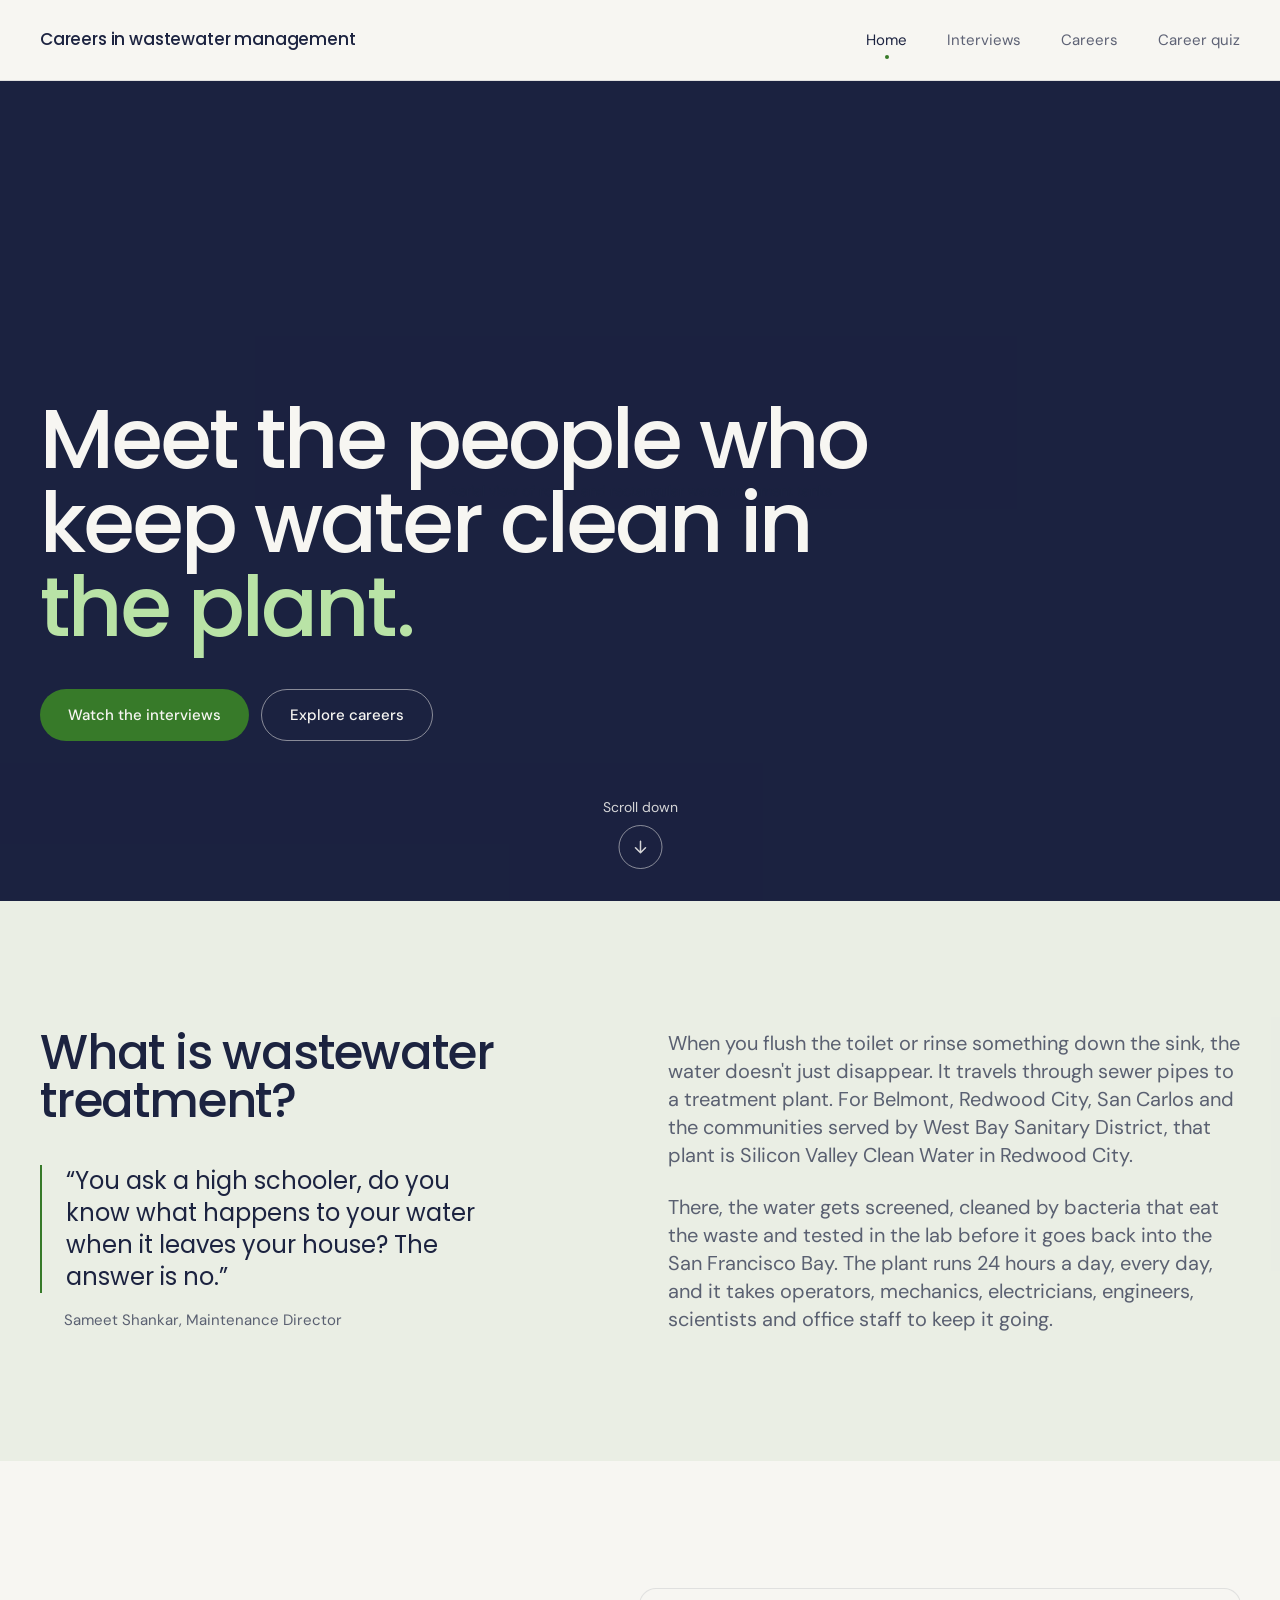
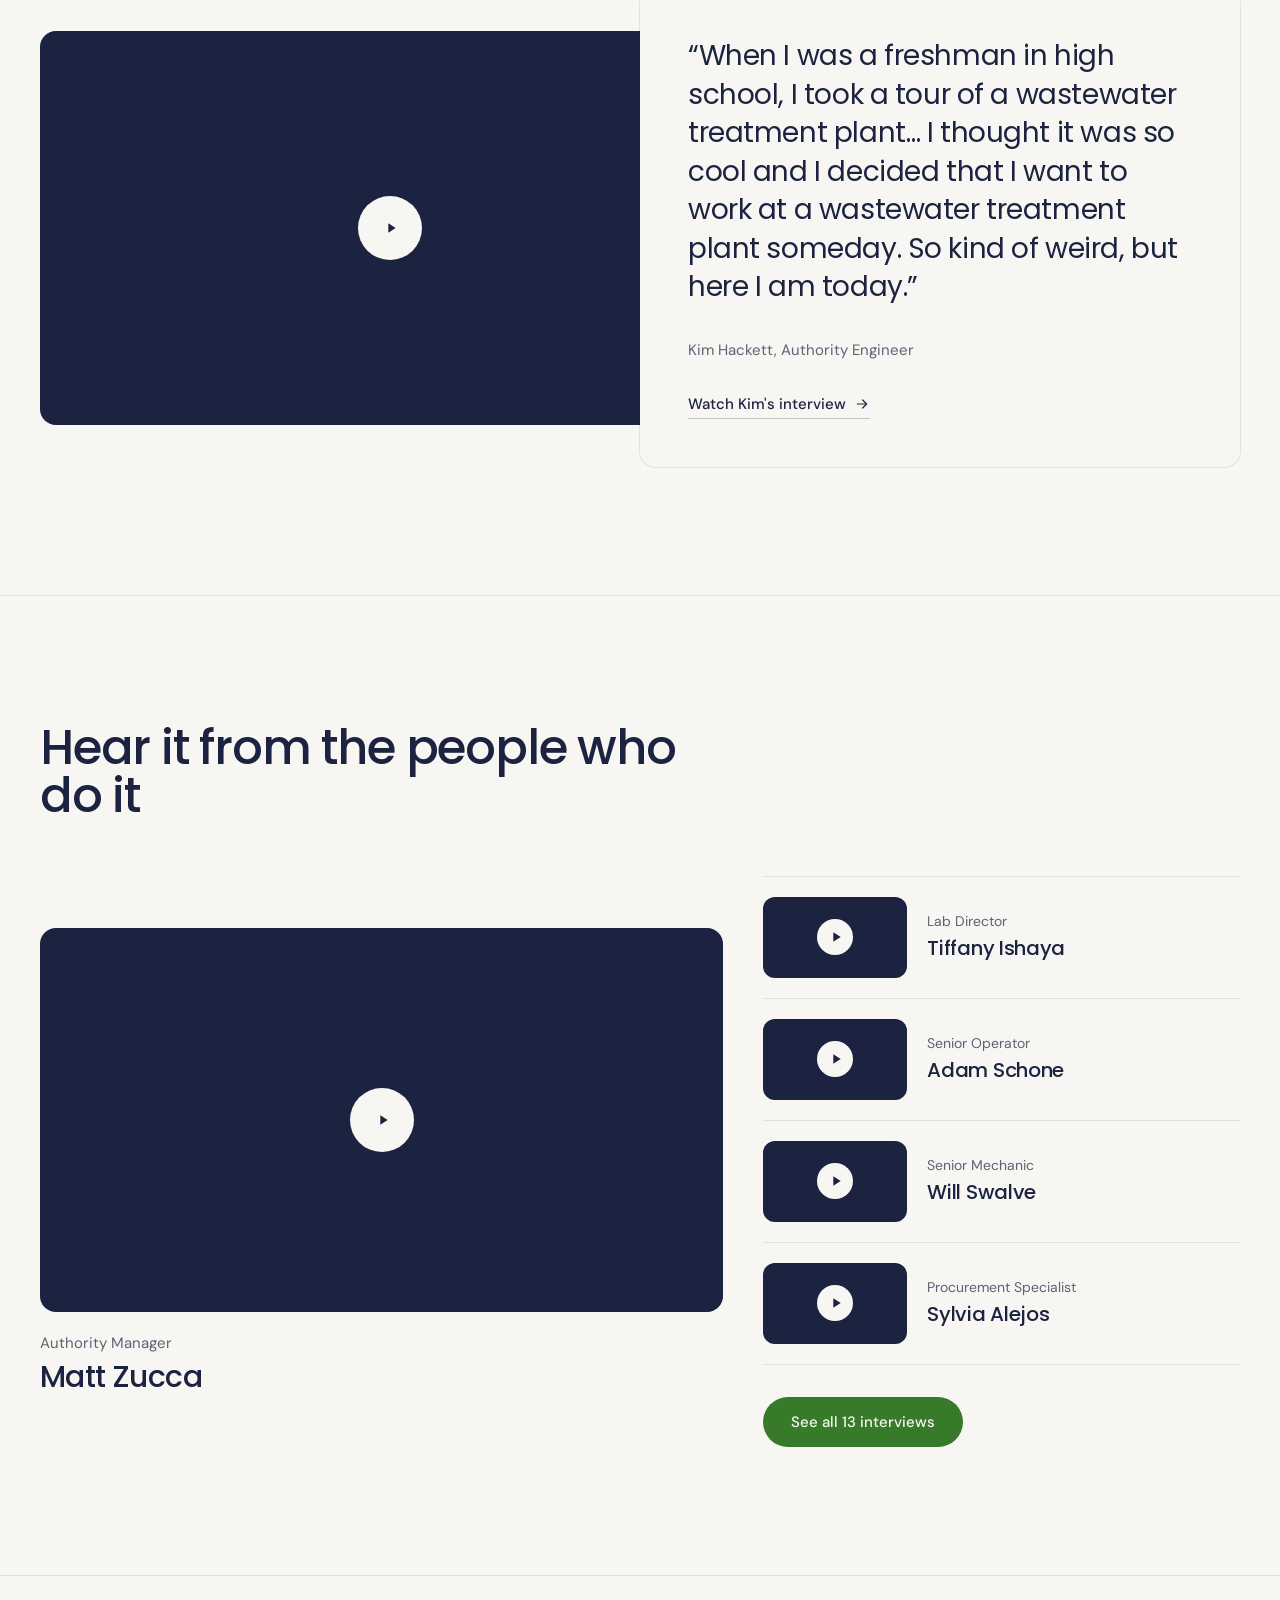
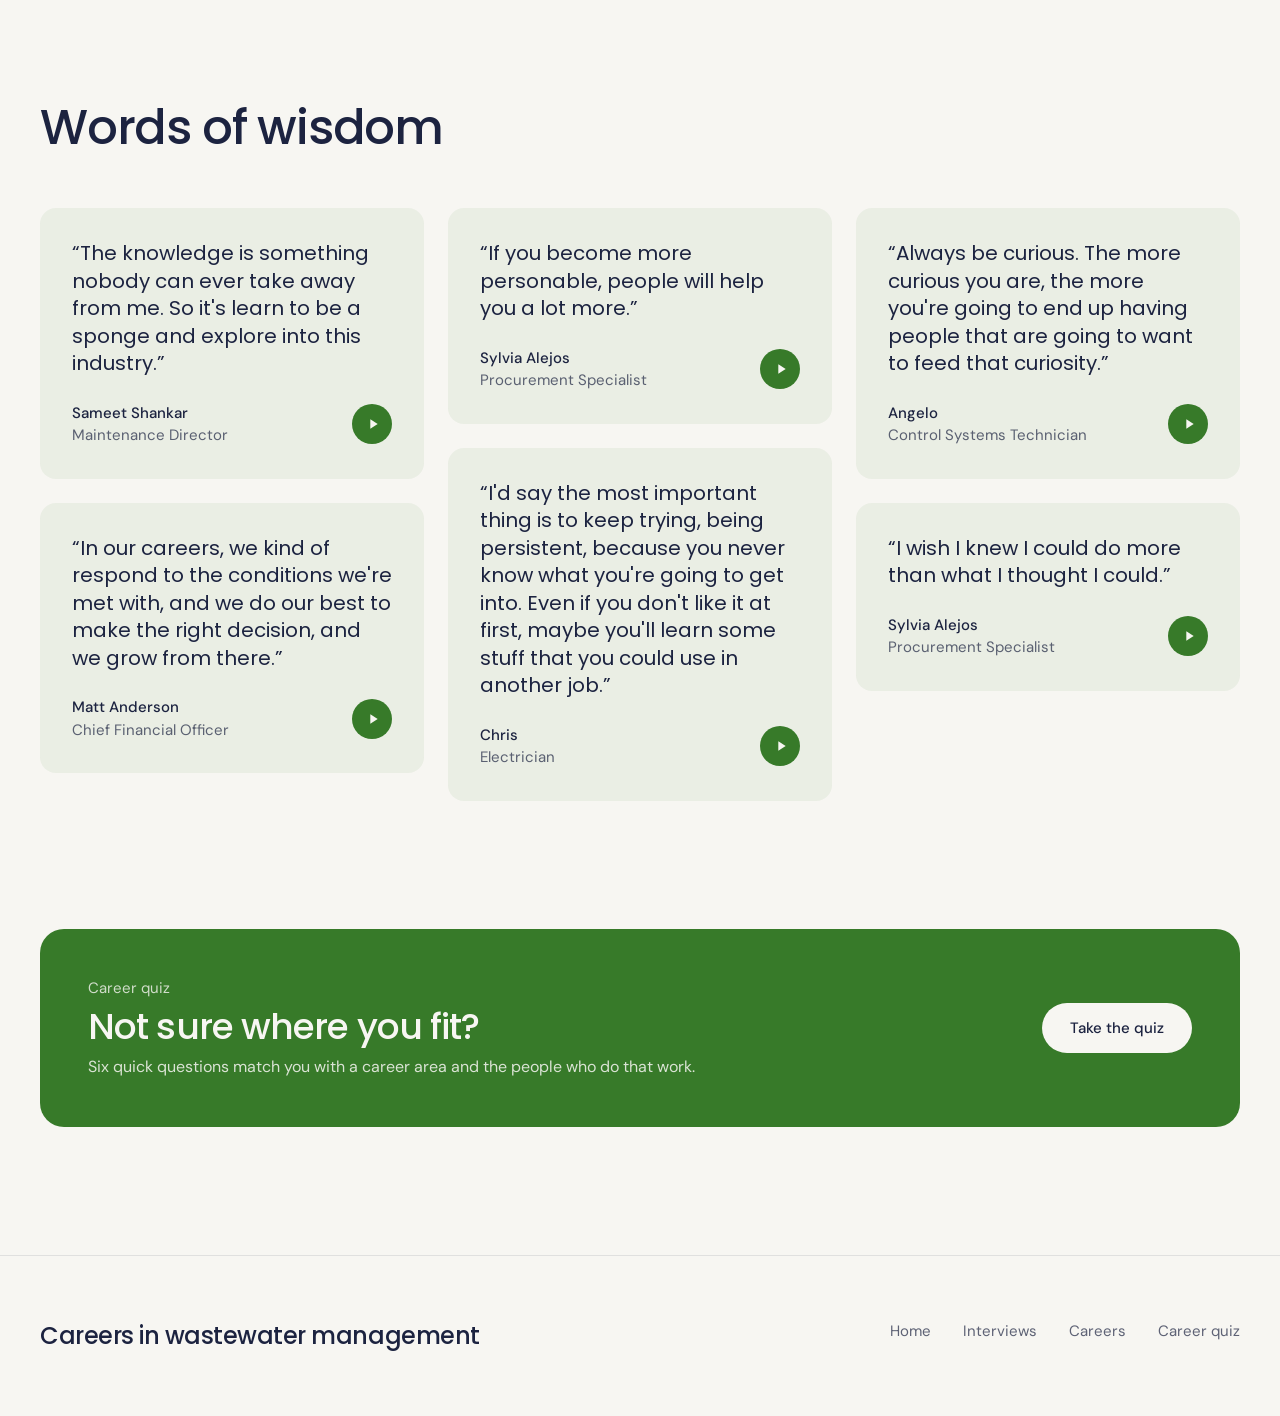
==== index.html @ 9f776c27 "Add files via upload" ====
<!doctype html>
<html lang="en" class="no-js">
<head>
<meta charset="utf-8">
<meta name="viewport" content="width=device-width, initial-scale=1">
<title>Careers in wastewater management</title>
<meta name="description" content="Interviews with the people who clean wastewater for the Mid-Peninsula, and the paths into their careers. A career exploration program from Silicon Valley Clean Water.">
<meta property="og:type" content="website">
<meta property="og:site_name" content="Careers in Wastewater Management">
<meta property="og:title" content="Careers in wastewater management">
<meta property="og:description" content="Interviews with the people who clean wastewater for the Mid-Peninsula, and the paths into their careers. A career exploration program from Silicon Valley Clean Water.">
<meta property="og:image" content="assets/og.png">
<meta name="twitter:card" content="summary_large_image">
<meta name="theme-color" content="#f7f6f2">
<meta name="referrer" content="strict-origin-when-cross-origin">
<link rel="icon" href="assets/favicon.png" type="image/png">
<link rel="apple-touch-icon" href="assets/favicon.png">
<link rel="preconnect" href="https://images.unsplash.com">
<link rel="preconnect" href="https://fonts.googleapis.com">
<link rel="preconnect" href="https://fonts.gstatic.com" crossorigin>
<link href="https://fonts.googleapis.com/css2?family=Poppins:wght@400;500&family=DM+Sans:opsz,wght@9..40,400;9..40,500&display=swap" rel="stylesheet">
<script>document.documentElement.className = "js"; setTimeout(function () { document.body && document.body.classList.add("is-ready"); }, 1500);</script>
<link rel="stylesheet" href="tailwind.css">
<link rel="stylesheet" href="styles.css">
<script src="images.js" defer></script>
<script src="data.js" defer></script>
<script src="app.js" defer></script>
</head>
<body class="bg-canvas font-sans text-ink antialiased selection:bg-accent/20">
<a href="#main" class="sr-only z-[60] rounded-full bg-ink px-5 py-3 text-canvas focus:not-sr-only focus:fixed focus:left-4 focus:top-4">Skip to content</a>
<header data-header class="sticky top-0 z-40 border-b border-ink/10 bg-canvas transition-transform duration-300 ease-out">
  <div class="hdr-inner mx-auto w-full max-w-7xl px-6 md:px-10 flex h-20 items-center justify-between gap-8 transition-[height] duration-300 ease-out">
    <a href="index.html" class="flex items-center gap-4" aria-label="Careers in Wastewater Management home">
      <span class="font-display text-[15px] font-medium tracking-[-0.01em] text-ink sm:text-[17px]">Careers in wastewater management</span>
    </a>
    <nav class="hidden items-center gap-10 lg:flex" aria-label="Main"><a href="index.html" class="relative text-[15px] transition-colors duration-300 text-ink" aria-current="page">Home<span class="absolute -bottom-2 left-1/2 h-1 w-1 -translate-x-1/2 rounded-full bg-accent"></span></a><a href="interviews.html" class="relative text-[15px] transition-colors duration-300 text-ink/70 hover:text-ink">Interviews</a><a href="careers.html" class="relative text-[15px] transition-colors duration-300 text-ink/70 hover:text-ink">Careers</a><a href="quiz.html" class="relative text-[15px] transition-colors duration-300 text-ink/70 hover:text-ink">Career quiz</a></nav>
    <button data-menu-open aria-expanded="false" aria-controls="menu" class="rounded-full border border-ink/15 px-5 py-2 text-sm font-medium lg:hidden">Menu</button>
  </div>
</header>
<div id="menu" data-menu class="menu fixed inset-0 z-50 flex flex-col bg-canvas lg:hidden" aria-hidden="true">
  <div class="mx-auto w-full max-w-7xl px-6 md:px-10 flex h-20 items-center justify-between">
    <span class="font-display text-[17px] font-medium text-ink">Careers in wastewater management</span>
    <button data-menu-close class="rounded-full border border-ink/15 px-5 py-2 text-sm font-medium">Close</button>
  </div>
  <ul class="mx-auto w-full max-w-7xl px-6 md:px-10 mt-8 space-y-2"><li><a href="index.html" class="block py-2 font-display text-4xl font-medium tracking-[-0.03em] text-accent">Home</a></li><li><a href="interviews.html" class="block py-2 font-display text-4xl font-medium tracking-[-0.03em] text-ink">Interviews</a></li><li><a href="careers.html" class="block py-2 font-display text-4xl font-medium tracking-[-0.03em] text-ink">Careers</a></li><li><a href="quiz.html" class="block py-2 font-display text-4xl font-medium tracking-[-0.03em] text-ink">Career quiz</a></li></ul>
</div>
<main id="main">
<section class="relative h-[calc(100svh-5rem)] min-h-[560px] overflow-hidden bg-ink">
  <div class="overflow-hidden rounded-none bg-ink/[0.08] absolute inset-0 h-full"><span aria-hidden="true" class="absolute inset-0 grid place-items-center p-6 text-center text-sm text-ink/70">Aerial view of round and rectangular water treatment tanks</span><img data-img="hero" alt="Aerial view of round and rectangular water treatment tanks" sizes="100vw" fetchpriority="high" loading="eager" decoding="async" data-parallax class="absolute inset-0 h-full w-full object-cover scale-[1.12]"></div>
  <div class="absolute inset-0 bg-ink/45"></div>
  <div class="mx-auto w-full max-w-7xl px-6 md:px-10 relative flex h-full flex-col justify-end pb-36 md:pb-40">
    <h1 class="font-display text-[2.75rem] font-medium tracking-[-0.035em] leading-[1.03] md:text-7xl lg:text-[5.25rem] max-w-4xl text-canvas">Meet the people who keep water clean in <span class="rotator" data-rotate='["the plant.", "the lab.", "the field.", "the control room.", "the workshop."]'><span data-rotate-word>the plant.</span></span></h1>
    <div class="mt-10 flex flex-wrap gap-3">
      <a class="inline-flex items-center justify-center gap-2 rounded-full px-7 py-3.5 text-[15px] font-medium transition-colors duration-300 ease-out bg-accent text-canvas hover:bg-accent-dark" href="interviews.html">Watch the interviews</a>
      <a class="inline-flex items-center justify-center gap-2 rounded-full px-7 py-3.5 text-[15px] font-medium transition-colors duration-300 ease-out border border-canvas/50 text-canvas hover:border-canvas hover:bg-canvas/10" href="careers.html">Explore careers</a>
    </div>
  </div>
  <a href="#wastewater" class="scroll-down absolute bottom-8 left-1/2 flex -translate-x-1/2 flex-col items-center gap-2 text-sm text-canvas/85 transition-colors duration-300 hover:text-canvas" aria-label="Scroll down">
    <span>Scroll down</span>
    <span class="flex h-11 w-11 items-center justify-center rounded-full border border-canvas/50"><svg aria-hidden="true" class="h-5 w-5" viewBox="0 0 24 24" fill="none" stroke="currentColor" stroke-width="1.8" stroke-linecap="round" stroke-linejoin="round"><path d="M12 5v14M6 13l6 6 6-6"/></svg></span>
  </a>
</section>

<section id="wastewater" class="scroll-mt-20 bg-accent/[0.07] py-24 md:py-32">
  <div class="mx-auto w-full max-w-7xl px-6 md:px-10 grid gap-14 lg:grid-cols-12">
    <div class="lg:col-span-5" data-reveal>
      <h2 class="font-display text-3xl font-medium tracking-[-0.025em] leading-[1.1] text-ink md:text-5xl">What is wastewater treatment?</h2>
      <blockquote class="mt-10 border-l-2 border-accent pl-6 font-display text-xl leading-snug text-ink md:text-2xl">“You ask a high schooler, do you know what happens to your water when it leaves your house? The answer is no.”</blockquote>
      <p class="mt-4 pl-6 text-[15px] text-ink/70">Sameet Shankar, Maintenance Director</p>
    </div>
    <div class="space-y-6 lg:col-span-6 lg:col-start-7" data-reveal>
      <p class="text-lg leading-[1.7] text-ink/70 md:text-xl">When you flush the toilet or rinse something down the sink, the water doesn't just disappear. It travels through sewer pipes to a treatment plant. For Belmont, Redwood City, San Carlos and the communities served by West Bay Sanitary District, that plant is Silicon Valley Clean Water in Redwood City.</p>
      <p class="text-lg leading-[1.7] text-ink/70 md:text-xl">There, the water gets screened, cleaned by bacteria that eat the waste and tested in the lab before it goes back into the San Francisco Bay. The plant runs 24 hours a day, every day, and it takes operators, mechanics, electricians, engineers, scientists and office staff to keep it going.</p>
    </div>
  </div>
</section>

<section class="py-24 md:py-32">
  <div class="mx-auto w-full max-w-7xl px-6 md:px-10 grid items-center lg:grid-cols-12">
    <button type="button" class="group block text-left lg:col-span-7 lg:col-start-1 lg:row-start-1" data-video="8" aria-label="Play interview: Kim Hackett, Authority Engineer" data-reveal><div class="relative overflow-hidden aspect-video rounded-2xl bg-ink">
      <img src="https://i.ytimg.com/vi/mhJS7Slc1qo/hqdefault.jpg" alt="" loading="lazy" decoding="async" onerror="this.style.opacity=0" class="absolute inset-0 h-full w-full object-cover transition-transform duration-500 ease-out group-hover:scale-[1.03]">
      <span class="absolute inset-0 bg-ink/15 transition-colors duration-300 group-hover:bg-ink/30"></span>
      <span class="absolute left-1/2 top-1/2 flex h-16 w-16 -translate-x-1/2 -translate-y-1/2 items-center justify-center rounded-full bg-canvas text-ink transition-transform duration-300 ease-out group-hover:scale-110"><svg aria-hidden="true" class="ml-0.5 h-4 w-4" viewBox="0 0 24 24" fill="currentColor"><path d="M8 5v14l11-7z"/></svg></span>
    </div></button>
    <figure class="relative z-10 -mt-16 mx-4 rounded-2xl bg-canvas p-8 ring-1 ring-ink/10 md:p-12 lg:col-span-6 lg:col-start-7 lg:row-start-1 lg:mx-0 lg:mt-0" data-reveal>
      <blockquote class="font-display text-2xl font-normal leading-snug tracking-[-0.015em] text-ink md:text-[1.75rem]">“When I was a freshman in high school, I took a tour of a wastewater treatment plant… I thought it was so cool and I decided that I want to work at a wastewater treatment plant someday. So kind of weird, but here I am today.”</blockquote>
      <figcaption class="mt-8 text-[15px] text-ink/70">Kim Hackett, Authority Engineer</figcaption>
      <button type="button" class="inline-flex items-center gap-2 border-b border-ink/25 pb-0.5 text-[15px] font-medium text-ink transition-colors duration-300 hover:border-ink mt-8" data-video="8">Watch Kim's interview <svg aria-hidden="true" class="h-4 w-4" viewBox="0 0 24 24" fill="none" stroke="currentColor" stroke-width="1.8" stroke-linecap="round" stroke-linejoin="round"><path d="M5 12h14M13 6l6 6-6 6"/></svg></button>
    </figure>
  </div>
</section>

<section id="interviews" class="scroll-mt-20 border-t border-ink/10 py-24 md:py-32">
  <div class="mx-auto w-full max-w-7xl px-6 md:px-10">
    <div class="mb-14 grid items-end gap-8 lg:grid-cols-12" data-reveal>
      <div class="lg:col-span-7"><h2 class="font-display text-3xl font-medium tracking-[-0.025em] leading-[1.1] text-ink md:text-5xl">Hear it from the people who do it</h2></div>
    </div>
    <div class="grid gap-10 lg:grid-cols-12">
      <button type="button" class="group block text-left lg:col-span-7" data-video="7" aria-label="Play interview: Matt Zucca, Authority Manager" data-reveal>
        <div class="relative overflow-hidden aspect-video rounded-2xl bg-ink">
      <img src="https://i.ytimg.com/vi/WGMmspgQzbY/hqdefault.jpg" alt="" loading="lazy" decoding="async" onerror="this.style.opacity=0" class="absolute inset-0 h-full w-full object-cover transition-transform duration-500 ease-out group-hover:scale-[1.03]">
      <span class="absolute inset-0 bg-ink/15 transition-colors duration-300 group-hover:bg-ink/30"></span>
      <span class="absolute left-1/2 top-1/2 flex h-16 w-16 -translate-x-1/2 -translate-y-1/2 items-center justify-center rounded-full bg-canvas text-ink transition-transform duration-300 ease-out group-hover:scale-110"><svg aria-hidden="true" class="ml-0.5 h-4 w-4" viewBox="0 0 24 24" fill="currentColor"><path d="M8 5v14l11-7z"/></svg></span>
    </div>
        <p class="mt-5 text-[15px] text-ink/70">Authority Manager</p>
        <h3 class="mt-1 font-display text-2xl font-medium tracking-[-0.02em] md:text-3xl">Matt Zucca</h3>
      </button>
      <div class="lg:col-span-5">
        <ul class="divide-y divide-ink/10 border-y border-ink/10">
        <li data-reveal><button type="button" class="group grid w-full grid-cols-[minmax(0,9rem)_1fr] items-center gap-5 py-5 text-left" data-video="4" aria-label="Play interview: Tiffany Ishaya, Lab Director"><div class="relative overflow-hidden aspect-video rounded-xl bg-ink">
      <img src="https://i.ytimg.com/vi/iFmkP_3TdzI/hqdefault.jpg" alt="" loading="lazy" decoding="async" onerror="this.style.opacity=0" class="absolute inset-0 h-full w-full object-cover transition-transform duration-500 ease-out group-hover:scale-[1.03]">
      <span class="absolute inset-0 bg-ink/15 transition-colors duration-300 group-hover:bg-ink/30"></span>
      <span class="absolute left-1/2 top-1/2 flex h-9 w-9 -translate-x-1/2 -translate-y-1/2 items-center justify-center rounded-full bg-canvas text-ink transition-transform duration-300 ease-out group-hover:scale-110"><svg aria-hidden="true" class="ml-0.5 h-4 w-4" viewBox="0 0 24 24" fill="currentColor"><path d="M8 5v14l11-7z"/></svg></span>
    </div><div><p class="text-sm text-ink/70">Lab Director</p><h3 class="mt-1 font-display text-xl font-medium tracking-[-0.015em] leading-snug text-ink">Tiffany Ishaya</h3></div></button></li><li data-reveal><button type="button" class="group grid w-full grid-cols-[minmax(0,9rem)_1fr] items-center gap-5 py-5 text-left" data-video="11" aria-label="Play interview: Adam Schone, Senior Operator"><div class="relative overflow-hidden aspect-video rounded-xl bg-ink">
      <img src="https://i.ytimg.com/vi/NS52zA4Ffhk/hqdefault.jpg" alt="" loading="lazy" decoding="async" onerror="this.style.opacity=0" class="absolute inset-0 h-full w-full object-cover transition-transform duration-500 ease-out group-hover:scale-[1.03]">
      <span class="absolute inset-0 bg-ink/15 transition-colors duration-300 group-hover:bg-ink/30"></span>
      <span class="absolute left-1/2 top-1/2 flex h-9 w-9 -translate-x-1/2 -translate-y-1/2 items-center justify-center rounded-full bg-canvas text-ink transition-transform duration-300 ease-out group-hover:scale-110"><svg aria-hidden="true" class="ml-0.5 h-4 w-4" viewBox="0 0 24 24" fill="currentColor"><path d="M8 5v14l11-7z"/></svg></span>
    </div><div><p class="text-sm text-ink/70">Senior Operator</p><h3 class="mt-1 font-display text-xl font-medium tracking-[-0.015em] leading-snug text-ink">Adam Schone</h3></div></button></li><li data-reveal><button type="button" class="group grid w-full grid-cols-[minmax(0,9rem)_1fr] items-center gap-5 py-5 text-left" data-video="10" aria-label="Play interview: Will Swalve, Senior Mechanic"><div class="relative overflow-hidden aspect-video rounded-xl bg-ink">
      <img src="https://i.ytimg.com/vi/znyz8dslIyU/hqdefault.jpg" alt="" loading="lazy" decoding="async" onerror="this.style.opacity=0" class="absolute inset-0 h-full w-full object-cover transition-transform duration-500 ease-out group-hover:scale-[1.03]">
      <span class="absolute inset-0 bg-ink/15 transition-colors duration-300 group-hover:bg-ink/30"></span>
      <span class="absolute left-1/2 top-1/2 flex h-9 w-9 -translate-x-1/2 -translate-y-1/2 items-center justify-center rounded-full bg-canvas text-ink transition-transform duration-300 ease-out group-hover:scale-110"><svg aria-hidden="true" class="ml-0.5 h-4 w-4" viewBox="0 0 24 24" fill="currentColor"><path d="M8 5v14l11-7z"/></svg></span>
    </div><div><p class="text-sm text-ink/70">Senior Mechanic</p><h3 class="mt-1 font-display text-xl font-medium tracking-[-0.015em] leading-snug text-ink">Will Swalve</h3></div></button></li><li data-reveal><button type="button" class="group grid w-full grid-cols-[minmax(0,9rem)_1fr] items-center gap-5 py-5 text-left" data-video="3" aria-label="Play interview: Sylvia Alejos, Procurement Specialist"><div class="relative overflow-hidden aspect-video rounded-xl bg-ink">
      <img src="https://i.ytimg.com/vi/80fPmNbxOVE/hqdefault.jpg" alt="" loading="lazy" decoding="async" onerror="this.style.opacity=0" class="absolute inset-0 h-full w-full object-cover transition-transform duration-500 ease-out group-hover:scale-[1.03]">
      <span class="absolute inset-0 bg-ink/15 transition-colors duration-300 group-hover:bg-ink/30"></span>
      <span class="absolute left-1/2 top-1/2 flex h-9 w-9 -translate-x-1/2 -translate-y-1/2 items-center justify-center rounded-full bg-canvas text-ink transition-transform duration-300 ease-out group-hover:scale-110"><svg aria-hidden="true" class="ml-0.5 h-4 w-4" viewBox="0 0 24 24" fill="currentColor"><path d="M8 5v14l11-7z"/></svg></span>
    </div><div><p class="text-sm text-ink/70">Procurement Specialist</p><h3 class="mt-1 font-display text-xl font-medium tracking-[-0.015em] leading-snug text-ink">Sylvia Alejos</h3></div></button></li>
        </ul>
        <a class="inline-flex items-center justify-center gap-2 rounded-full px-7 py-3.5 text-[15px] font-medium transition-colors duration-300 ease-out bg-accent text-canvas hover:bg-accent-dark mt-8" href="interviews.html" data-reveal>See all 13 interviews</a>
      </div>
    </div>
  </div>
</section>

<section id="wisdom" class="border-t border-ink/10 py-24 md:py-32">
  <div class="mx-auto w-full max-w-7xl px-6 md:px-10">
    <h2 class="font-display text-3xl font-medium tracking-[-0.025em] leading-[1.1] text-ink md:text-5xl mb-14" data-reveal>Words of wisdom</h2>
    <div class="gap-6 md:columns-2 lg:columns-3"><figure class="mb-6 break-inside-avoid rounded-2xl bg-accent/[0.07] p-8" data-reveal>
      <blockquote class="font-display text-xl leading-snug text-ink">“The knowledge is something nobody can ever take away from me. So it's learn to be a sponge and explore into this industry.”</blockquote>
      <figcaption class="mt-6 flex items-center justify-between gap-4"><span class="text-[15px]"><span class="font-medium text-ink">Sameet Shankar</span><span class="block text-ink/70">Maintenance Director</span></span><button type="button" class="flex h-10 w-10 flex-none items-center justify-center rounded-full bg-accent text-canvas transition-transform duration-300 hover:scale-110" data-video="2" aria-label="Play Sameet Shankar's interview"><svg aria-hidden="true" class="ml-0.5 h-4 w-4" viewBox="0 0 24 24" fill="currentColor"><path d="M8 5v14l11-7z"/></svg></button></figcaption>
    </figure><figure class="mb-6 break-inside-avoid rounded-2xl bg-accent/[0.07] p-8" data-reveal>
      <blockquote class="font-display text-xl leading-snug text-ink">“In our careers, we kind of respond to the conditions we're met with, and we do our best to make the right decision, and we grow from there.”</blockquote>
      <figcaption class="mt-6 flex items-center justify-between gap-4"><span class="text-[15px]"><span class="font-medium text-ink">Matt Anderson</span><span class="block text-ink/70">Chief Financial Officer</span></span><button type="button" class="flex h-10 w-10 flex-none items-center justify-center rounded-full bg-accent text-canvas transition-transform duration-300 hover:scale-110" data-video="9" aria-label="Play Matt Anderson's interview"><svg aria-hidden="true" class="ml-0.5 h-4 w-4" viewBox="0 0 24 24" fill="currentColor"><path d="M8 5v14l11-7z"/></svg></button></figcaption>
    </figure><figure class="mb-6 break-inside-avoid rounded-2xl bg-accent/[0.07] p-8" data-reveal>
      <blockquote class="font-display text-xl leading-snug text-ink">“If you become more personable, people will help you a lot more.”</blockquote>
      <figcaption class="mt-6 flex items-center justify-between gap-4"><span class="text-[15px]"><span class="font-medium text-ink">Sylvia Alejos</span><span class="block text-ink/70">Procurement Specialist</span></span><button type="button" class="flex h-10 w-10 flex-none items-center justify-center rounded-full bg-accent text-canvas transition-transform duration-300 hover:scale-110" data-video="3" aria-label="Play Sylvia Alejos's interview"><svg aria-hidden="true" class="ml-0.5 h-4 w-4" viewBox="0 0 24 24" fill="currentColor"><path d="M8 5v14l11-7z"/></svg></button></figcaption>
    </figure><figure class="mb-6 break-inside-avoid rounded-2xl bg-accent/[0.07] p-8" data-reveal>
      <blockquote class="font-display text-xl leading-snug text-ink">“I'd say the most important thing is to keep trying, being persistent, because you never know what you're going to get into. Even if you don't like it at first, maybe you'll learn some stuff that you could use in another job.”</blockquote>
      <figcaption class="mt-6 flex items-center justify-between gap-4"><span class="text-[15px]"><span class="font-medium text-ink">Chris</span><span class="block text-ink/70">Electrician</span></span><button type="button" class="flex h-10 w-10 flex-none items-center justify-center rounded-full bg-accent text-canvas transition-transform duration-300 hover:scale-110" data-video="1" aria-label="Play Chris's interview"><svg aria-hidden="true" class="ml-0.5 h-4 w-4" viewBox="0 0 24 24" fill="currentColor"><path d="M8 5v14l11-7z"/></svg></button></figcaption>
    </figure><figure class="mb-6 break-inside-avoid rounded-2xl bg-accent/[0.07] p-8" data-reveal>
      <blockquote class="font-display text-xl leading-snug text-ink">“Always be curious. The more curious you are, the more you're going to end up having people that are going to want to feed that curiosity.”</blockquote>
      <figcaption class="mt-6 flex items-center justify-between gap-4"><span class="text-[15px]"><span class="font-medium text-ink">Angelo</span><span class="block text-ink/70">Control Systems Technician</span></span><button type="button" class="flex h-10 w-10 flex-none items-center justify-center rounded-full bg-accent text-canvas transition-transform duration-300 hover:scale-110" data-video="1" aria-label="Play Angelo's interview"><svg aria-hidden="true" class="ml-0.5 h-4 w-4" viewBox="0 0 24 24" fill="currentColor"><path d="M8 5v14l11-7z"/></svg></button></figcaption>
    </figure><figure class="mb-6 break-inside-avoid rounded-2xl bg-accent/[0.07] p-8" data-reveal>
      <blockquote class="font-display text-xl leading-snug text-ink">“I wish I knew I could do more than what I thought I could.”</blockquote>
      <figcaption class="mt-6 flex items-center justify-between gap-4"><span class="text-[15px]"><span class="font-medium text-ink">Sylvia Alejos</span><span class="block text-ink/70">Procurement Specialist</span></span><button type="button" class="flex h-10 w-10 flex-none items-center justify-center rounded-full bg-accent text-canvas transition-transform duration-300 hover:scale-110" data-video="3" aria-label="Play Sylvia Alejos's interview"><svg aria-hidden="true" class="ml-0.5 h-4 w-4" viewBox="0 0 24 24" fill="currentColor"><path d="M8 5v14l11-7z"/></svg></button></figcaption>
    </figure></div>
  </div>
</section>

<section class="pb-24 md:pb-32">
  <div class="mx-auto w-full max-w-7xl px-6 md:px-10">
    <div class="flex flex-wrap items-center justify-between gap-8 rounded-3xl bg-accent px-8 py-12 text-canvas md:px-12" data-quiz-teaser data-reveal>
      <div>
        <p class="mb-2 text-[15px] text-canvas/80" data-teaser-kicker>Career quiz</p>
        <h2 class="font-display text-3xl font-medium tracking-[-0.025em] md:text-4xl" data-teaser-title>Not sure where you fit?</h2>
        <p class="mt-2 text-canvas/85" data-teaser-text>Six quick questions match you with a career area and the people who do that work.</p>
      </div>
      <div class="flex flex-wrap gap-3" data-teaser-actions>
        <a class="inline-flex items-center justify-center gap-2 rounded-full px-7 py-3.5 text-[15px] font-medium transition-colors duration-300 ease-out bg-canvas text-ink hover:bg-canvas/90" href="quiz.html">Take the quiz</a>
      </div>
    </div>
  </div>
</section>

<div class="lightbox fixed inset-0 z-[60] flex items-center justify-center bg-ink/90 p-4 md:p-10" data-lightbox role="dialog" aria-modal="true" aria-label="Interview player" aria-hidden="true">
  <div class="w-full max-w-5xl">
    <div class="mb-4 flex items-center justify-between gap-4 text-canvas"><p class="font-display text-lg md:text-xl" data-lb-title></p><button data-lb-close class="rounded-full bg-canvas px-5 py-2 text-sm font-medium text-ink">Close</button></div>
    <div class="relative aspect-video overflow-hidden rounded-2xl bg-ink" data-lb-player></div>
  </div>
</div>
</main>
<footer class="border-t border-ink/10">
  <div class="mx-auto w-full max-w-7xl px-6 md:px-10 flex flex-wrap items-start justify-between gap-12 py-16">
    <div>
      <p class="font-display text-2xl font-medium tracking-[-0.02em]">Careers in wastewater management</p>
    </div>
    <nav aria-label="Footer">
      <ul class="flex flex-wrap gap-x-8 gap-y-3 text-[15px]"><li><a class="text-ink/70 transition-colors duration-300 hover:text-ink" href="index.html">Home</a></li><li><a class="text-ink/70 transition-colors duration-300 hover:text-ink" href="interviews.html">Interviews</a></li><li><a class="text-ink/70 transition-colors duration-300 hover:text-ink" href="careers.html">Careers</a></li><li><a class="text-ink/70 transition-colors duration-300 hover:text-ink" href="quiz.html">Career quiz</a></li></ul>
    </nav>
  </div>
</footer>
</body>
</html>
---- styles.css ----
/* Green Careers: behavior-level styles Tailwind utilities don't cover.
   Motion stays between 200 and 600ms, ease-out, and is switched off for reduced motion. */

/* Page transition: fade in on load, fade out before navigating */
.js body { opacity: 0; transition: opacity .25s ease-out; }
.js body.is-ready { opacity: 1; }

/* Header: hides on scroll down, returns on scroll up, compacts after the hero */
[data-header].is-compact .hdr-inner { height: 4rem; }

/* Mobile menu */
.menu { visibility: hidden; opacity: 0; transition: opacity .35s ease-out, visibility 0s linear .35s; }
.menu.is-open { visibility: visible; opacity: 1; transition: opacity .35s ease-out; }
.menu li { opacity: 0; transform: translateY(16px); transition: opacity .45s ease-out, transform .45s ease-out; }
.menu.is-open li { opacity: 1; transform: none; }
.menu.is-open li:nth-child(2) { transition-delay: .05s; }
.menu.is-open li:nth-child(3) { transition-delay: .1s; }
.menu.is-open li:nth-child(4) { transition-delay: .15s; }
.menu.is-open li:nth-child(5) { transition-delay: .2s; }

/* Scroll reveal with stagger (delay set inline by app.js) */
.js [data-reveal] { opacity: 0; transform: translateY(20px); transition: opacity .6s ease-out, transform .6s ease-out; }
.js [data-reveal].is-in { opacity: 1; transform: none; }

/* Images fade in once loaded; parallax images get a will-change hint */
img[data-img] { opacity: 0; transition: opacity .6s ease-out; }
img[data-img].is-loaded { opacity: 1; }
img[data-parallax] { will-change: transform; }

/* Hero rotating word */
.rotator { display: inline-block; }
.rotator [data-rotate-word] { display: inline-block; transition: opacity .35s ease-out, transform .35s ease-out; }
.rotator .is-out { opacity: 0; transform: translateY(.3em); }
.rotator { color: #b9e3a6; }

/* Scroll-down button */
.scroll-down svg { animation: nudge 2s ease-in-out infinite; }
@keyframes nudge { 0%,100% { transform: none; } 50% { transform: translateY(4px); } }

/* Horizontal scroll rows */
.hscroll { scrollbar-width: none; scroll-padding-left: 1.5rem; }
.hscroll::-webkit-scrollbar { display: none; }

/* Paths timeline */
.path-tab[aria-selected="true"] .path-dot { background: #377a29; }
.path-tab[aria-selected="false"] { color: rgba(28, 35, 64, .55); }
.path-tab:hover { color: #1c2340; }
[data-path-panel] { animation: fadeUp .4s ease-out; }

/* Career panel: side panel on desktop, full-screen sheet on mobile */
.panel-backdrop { opacity: 0; visibility: hidden; transition: opacity .35s ease-out, visibility 0s linear .35s; }
.panel-backdrop.is-open { opacity: 1; visibility: visible; transition: opacity .35s ease-out; }
.panel { inset: 0; transform: translateY(100%); visibility: hidden; transition: transform .45s cubic-bezier(.2,.7,.2,1), visibility 0s linear .45s; }
.panel.is-open { transform: none; visibility: visible; transition: transform .45s cubic-bezier(.2,.7,.2,1); }
@media (min-width: 768px) {
  .panel { inset: 0 0 0 auto; width: min(600px, 92vw); transform: translateX(100%); }
}

/* Careers tabs: one career shown at a time */
.js .career-panel { display: none; }
.js .career-panel.is-active { display: block; animation: fadeUp .4s ease-out; }
.ctab.is-active { background: #1c2340; border-color: #1c2340; color: #f7f6f2; }

/* Video tabs */
.vtab { position: relative; padding: 0 0 14px; font-size: 15px; color: rgba(28, 35, 64, .55); white-space: nowrap; transition: color .3s ease-out; }
.vtab:hover, .vtab.is-active { color: #1c2340; }

/* Lightbox */
.lightbox { opacity: 0; visibility: hidden; transition: opacity .3s ease-out, visibility 0s linear .3s; }
.lightbox.is-open { opacity: 1; visibility: visible; transition: opacity .3s ease-out; }

/* Quiz screens */
.quiz-screen { animation: fadeUp .45s ease-out; }
.quiz-screen.is-leaving { animation: fadeOut .2s ease-out forwards; }
.q-option[aria-checked="true"] { border-color: #1c2340; background: rgba(55, 122, 41, .08); }
.q-option[aria-checked="true"] .q-key { background: #1c2340; color: #f7f6f2; border-color: #1c2340; }
@keyframes fadeUp { from { opacity: 0; transform: translateY(14px); } to { opacity: 1; transform: none; } }
@keyframes fadeOut { to { opacity: 0; transform: translateY(-8px); } }

/* Accordion */
.acc-panel { display: grid; grid-template-rows: 0fr; transition: grid-template-rows .35s ease-out; }
.acc-panel > div { overflow: hidden; }
.acc-panel.is-open { grid-template-rows: 1fr; }
[aria-expanded="true"] .acc-icon { transform: rotate(45deg); }

/* Form errors */
[data-field].has-error .field { border-color: #a33a2b; }
[data-field].has-error .err { display: block; }

/* Focus */
:focus-visible { outline: 2px solid #377a29; outline-offset: 3px; }
[tabindex="-1"]:focus { outline: none; }

body.no-scroll { overflow: hidden; }

@media (prefers-reduced-motion: reduce) {
  *, *::before, *::after { animation: none !important; transition: none !important; scroll-behavior: auto !important; }
  .js body, .js [data-reveal], img[data-img] { opacity: 1 !important; transform: none !important; }
}
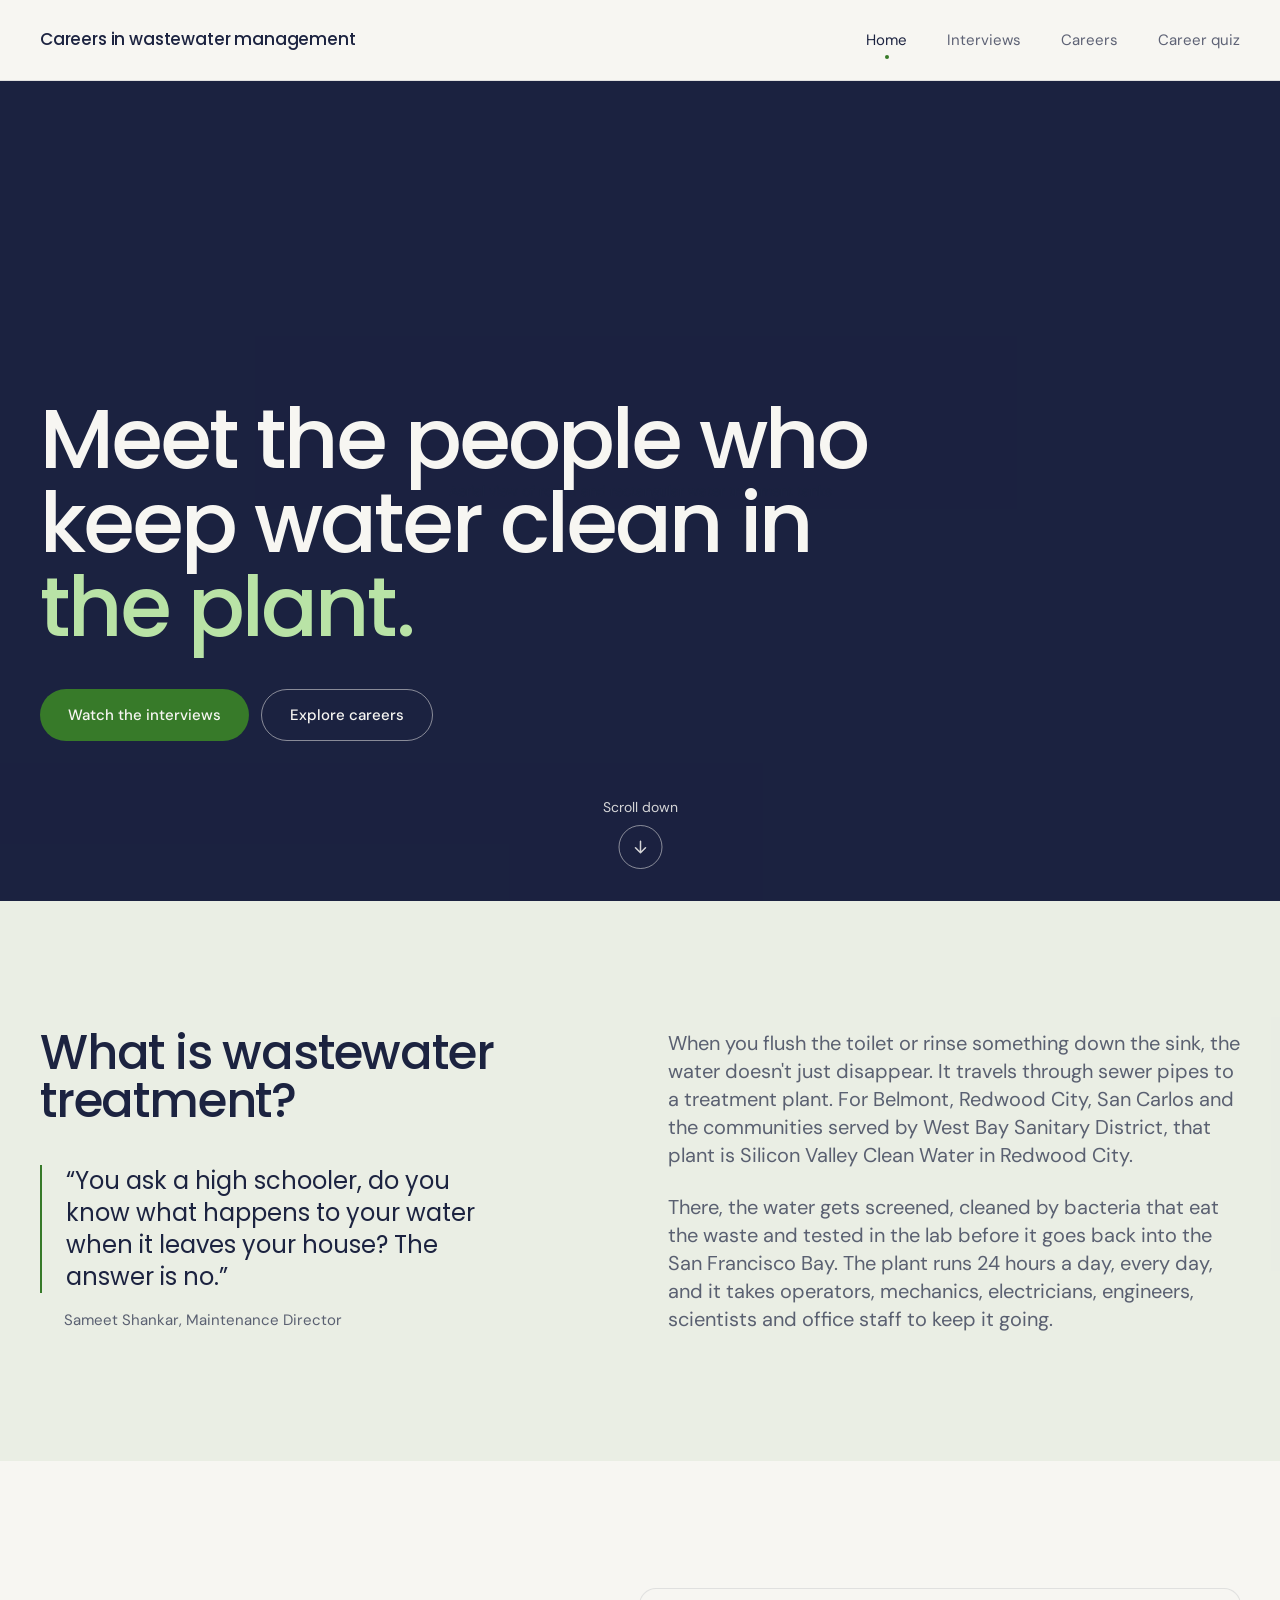
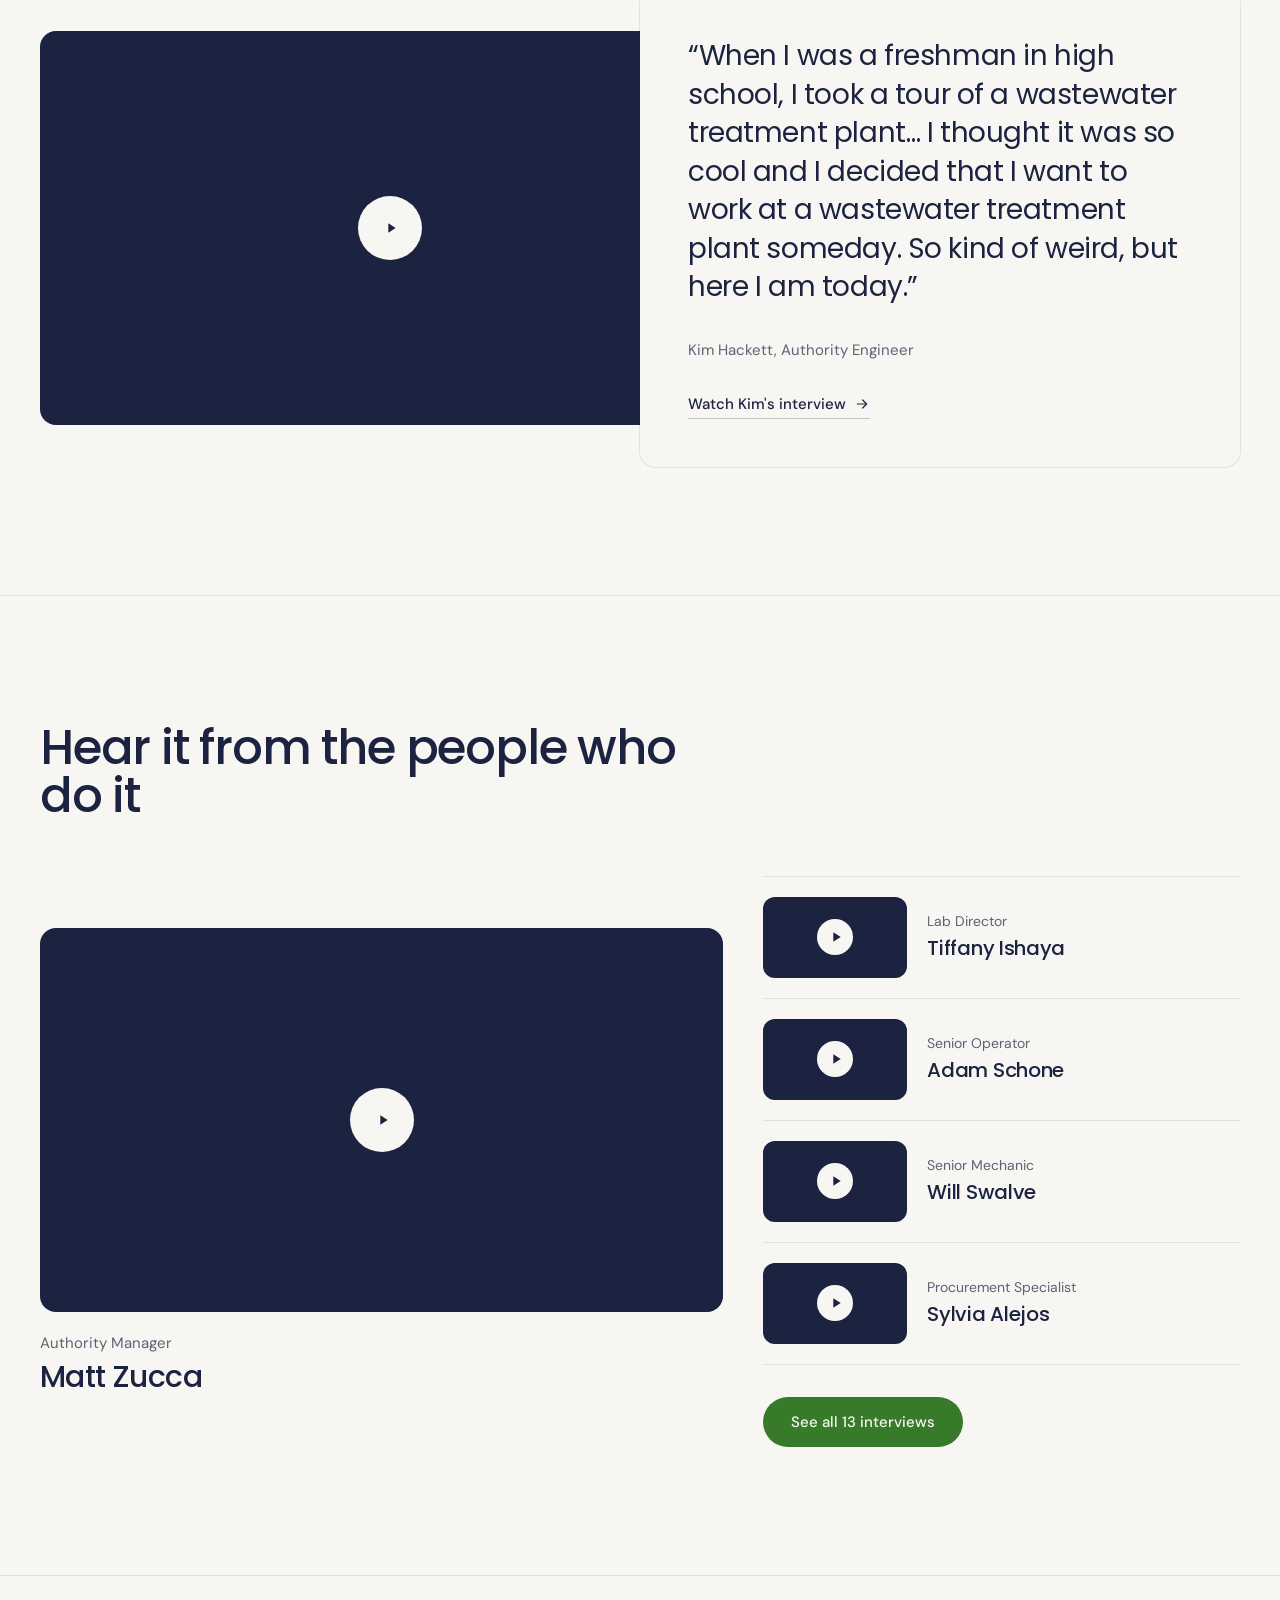
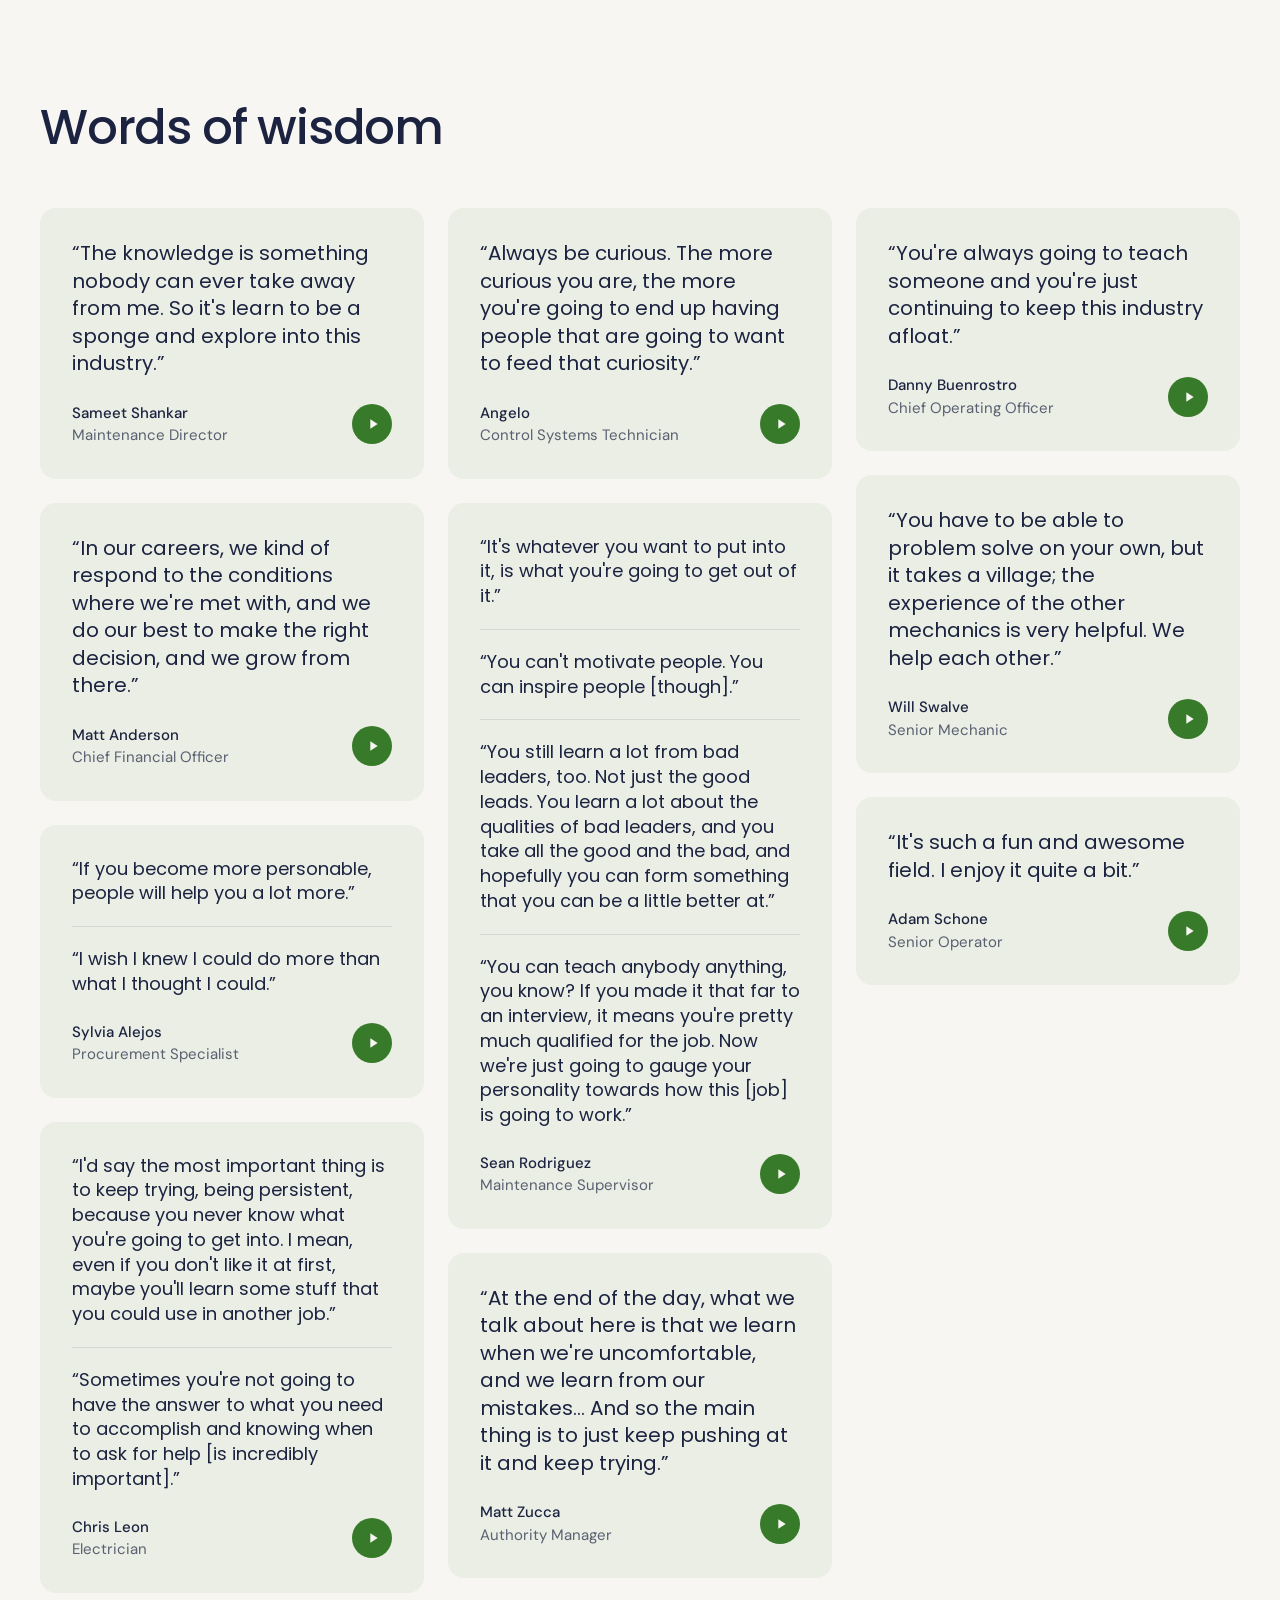
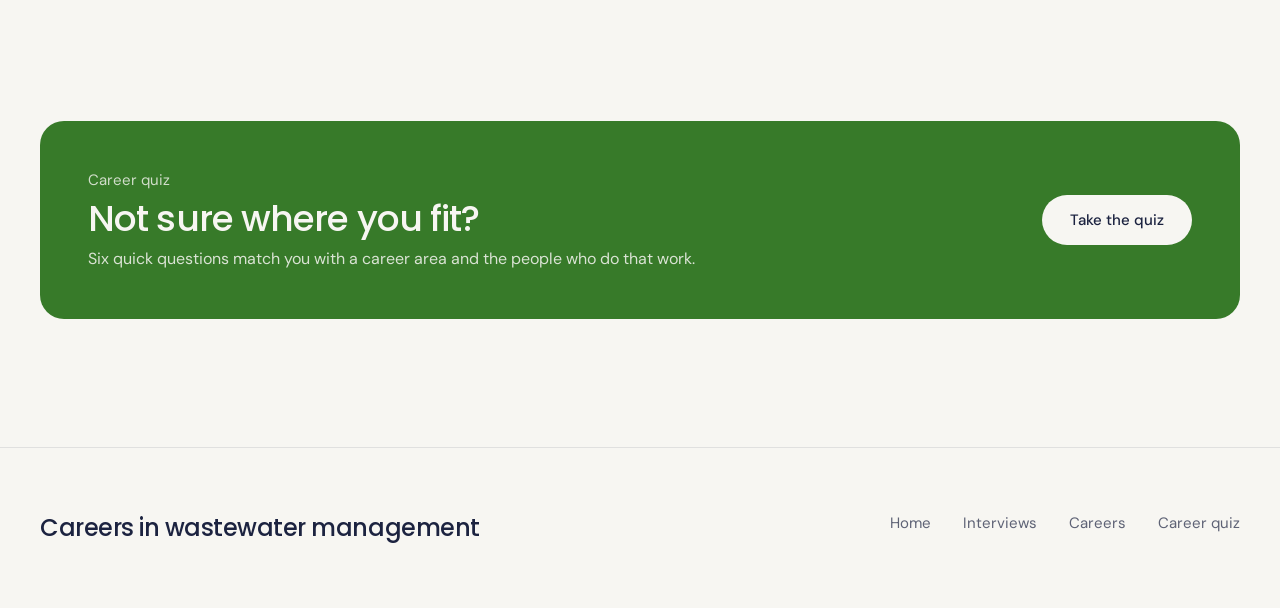
==== commit 8002e4e8: "Add files via upload" ====
--- a/index.html
+++ b/index.html
@@ -135,23 +135,35 @@
   <div class="mx-auto w-full max-w-7xl px-6 md:px-10">
     <h2 class="font-display text-3xl font-medium tracking-[-0.025em] leading-[1.1] text-ink md:text-5xl mb-14" data-reveal>Words of wisdom</h2>
     <div class="gap-6 md:columns-2 lg:columns-3"><figure class="mb-6 break-inside-avoid rounded-2xl bg-accent/[0.07] p-8" data-reveal>
-      <blockquote class="font-display text-xl leading-snug text-ink">“The knowledge is something nobody can ever take away from me. So it's learn to be a sponge and explore into this industry.”</blockquote>
+      <blockquote class="font-display text-xl leading-snug text-ink ">“The knowledge is something nobody can ever take away from me. So it's learn to be a sponge and explore into this industry.”</blockquote>
       <figcaption class="mt-6 flex items-center justify-between gap-4"><span class="text-[15px]"><span class="font-medium text-ink">Sameet Shankar</span><span class="block text-ink/70">Maintenance Director</span></span><button type="button" class="flex h-10 w-10 flex-none items-center justify-center rounded-full bg-accent text-canvas transition-transform duration-300 hover:scale-110" data-video="2" aria-label="Play Sameet Shankar's interview"><svg aria-hidden="true" class="ml-0.5 h-4 w-4" viewBox="0 0 24 24" fill="currentColor"><path d="M8 5v14l11-7z"/></svg></button></figcaption>
     </figure><figure class="mb-6 break-inside-avoid rounded-2xl bg-accent/[0.07] p-8" data-reveal>
-      <blockquote class="font-display text-xl leading-snug text-ink">“In our careers, we kind of respond to the conditions we're met with, and we do our best to make the right decision, and we grow from there.”</blockquote>
+      <blockquote class="font-display text-xl leading-snug text-ink ">“In our careers, we kind of respond to the conditions where we're met with, and we do our best to make the right decision, and we grow from there.”</blockquote>
       <figcaption class="mt-6 flex items-center justify-between gap-4"><span class="text-[15px]"><span class="font-medium text-ink">Matt Anderson</span><span class="block text-ink/70">Chief Financial Officer</span></span><button type="button" class="flex h-10 w-10 flex-none items-center justify-center rounded-full bg-accent text-canvas transition-transform duration-300 hover:scale-110" data-video="9" aria-label="Play Matt Anderson's interview"><svg aria-hidden="true" class="ml-0.5 h-4 w-4" viewBox="0 0 24 24" fill="currentColor"><path d="M8 5v14l11-7z"/></svg></button></figcaption>
     </figure><figure class="mb-6 break-inside-avoid rounded-2xl bg-accent/[0.07] p-8" data-reveal>
-      <blockquote class="font-display text-xl leading-snug text-ink">“If you become more personable, people will help you a lot more.”</blockquote>
+      <blockquote class="font-display text-lg leading-snug text-ink ">“If you become more personable, people will help you a lot more.”</blockquote><blockquote class="font-display text-lg leading-snug text-ink mt-5 border-t border-ink/10 pt-5">“I wish I knew I could do more than what I thought I could.”</blockquote>
       <figcaption class="mt-6 flex items-center justify-between gap-4"><span class="text-[15px]"><span class="font-medium text-ink">Sylvia Alejos</span><span class="block text-ink/70">Procurement Specialist</span></span><button type="button" class="flex h-10 w-10 flex-none items-center justify-center rounded-full bg-accent text-canvas transition-transform duration-300 hover:scale-110" data-video="3" aria-label="Play Sylvia Alejos's interview"><svg aria-hidden="true" class="ml-0.5 h-4 w-4" viewBox="0 0 24 24" fill="currentColor"><path d="M8 5v14l11-7z"/></svg></button></figcaption>
     </figure><figure class="mb-6 break-inside-avoid rounded-2xl bg-accent/[0.07] p-8" data-reveal>
-      <blockquote class="font-display text-xl leading-snug text-ink">“I'd say the most important thing is to keep trying, being persistent, because you never know what you're going to get into. Even if you don't like it at first, maybe you'll learn some stuff that you could use in another job.”</blockquote>
-      <figcaption class="mt-6 flex items-center justify-between gap-4"><span class="text-[15px]"><span class="font-medium text-ink">Chris</span><span class="block text-ink/70">Electrician</span></span><button type="button" class="flex h-10 w-10 flex-none items-center justify-center rounded-full bg-accent text-canvas transition-transform duration-300 hover:scale-110" data-video="1" aria-label="Play Chris's interview"><svg aria-hidden="true" class="ml-0.5 h-4 w-4" viewBox="0 0 24 24" fill="currentColor"><path d="M8 5v14l11-7z"/></svg></button></figcaption>
-    </figure><figure class="mb-6 break-inside-avoid rounded-2xl bg-accent/[0.07] p-8" data-reveal>
-      <blockquote class="font-display text-xl leading-snug text-ink">“Always be curious. The more curious you are, the more you're going to end up having people that are going to want to feed that curiosity.”</blockquote>
+      <blockquote class="font-display text-lg leading-snug text-ink ">“I'd say the most important thing is to keep trying, being persistent, because you never know what you're going to get into. I mean, even if you don't like it at first, maybe you'll learn some stuff that you could use in another job.”</blockquote><blockquote class="font-display text-lg leading-snug text-ink mt-5 border-t border-ink/10 pt-5">“Sometimes you're not going to have the answer to what you need to accomplish and knowing when to ask for help [is incredibly important].”</blockquote>
+      <figcaption class="mt-6 flex items-center justify-between gap-4"><span class="text-[15px]"><span class="font-medium text-ink">Chris Leon</span><span class="block text-ink/70">Electrician</span></span><button type="button" class="flex h-10 w-10 flex-none items-center justify-center rounded-full bg-accent text-canvas transition-transform duration-300 hover:scale-110" data-video="1" aria-label="Play Chris Leon's interview"><svg aria-hidden="true" class="ml-0.5 h-4 w-4" viewBox="0 0 24 24" fill="currentColor"><path d="M8 5v14l11-7z"/></svg></button></figcaption>
+    </figure><figure class="mb-6 break-inside-avoid rounded-2xl bg-accent/[0.07] p-8" data-reveal>
+      <blockquote class="font-display text-xl leading-snug text-ink ">“Always be curious. The more curious you are, the more you're going to end up having people that are going to want to feed that curiosity.”</blockquote>
       <figcaption class="mt-6 flex items-center justify-between gap-4"><span class="text-[15px]"><span class="font-medium text-ink">Angelo</span><span class="block text-ink/70">Control Systems Technician</span></span><button type="button" class="flex h-10 w-10 flex-none items-center justify-center rounded-full bg-accent text-canvas transition-transform duration-300 hover:scale-110" data-video="1" aria-label="Play Angelo's interview"><svg aria-hidden="true" class="ml-0.5 h-4 w-4" viewBox="0 0 24 24" fill="currentColor"><path d="M8 5v14l11-7z"/></svg></button></figcaption>
     </figure><figure class="mb-6 break-inside-avoid rounded-2xl bg-accent/[0.07] p-8" data-reveal>
-      <blockquote class="font-display text-xl leading-snug text-ink">“I wish I knew I could do more than what I thought I could.”</blockquote>
-      <figcaption class="mt-6 flex items-center justify-between gap-4"><span class="text-[15px]"><span class="font-medium text-ink">Sylvia Alejos</span><span class="block text-ink/70">Procurement Specialist</span></span><button type="button" class="flex h-10 w-10 flex-none items-center justify-center rounded-full bg-accent text-canvas transition-transform duration-300 hover:scale-110" data-video="3" aria-label="Play Sylvia Alejos's interview"><svg aria-hidden="true" class="ml-0.5 h-4 w-4" viewBox="0 0 24 24" fill="currentColor"><path d="M8 5v14l11-7z"/></svg></button></figcaption>
+      <blockquote class="font-display text-lg leading-snug text-ink ">“It's whatever you want to put into it, is what you're going to get out of it.”</blockquote><blockquote class="font-display text-lg leading-snug text-ink mt-5 border-t border-ink/10 pt-5">“You can't motivate people. You can inspire people [though].”</blockquote><blockquote class="font-display text-lg leading-snug text-ink mt-5 border-t border-ink/10 pt-5">“You still learn a lot from bad leaders, too. Not just the good leads. You learn a lot about the qualities of bad leaders, and you take all the good and the bad, and hopefully you can form something that you can be a little better at.”</blockquote><blockquote class="font-display text-lg leading-snug text-ink mt-5 border-t border-ink/10 pt-5">“You can teach anybody anything, you know? If you made it that far to an interview, it means you're pretty much qualified for the job. Now we're just going to gauge your personality towards how this [job] is going to work.”</blockquote>
+      <figcaption class="mt-6 flex items-center justify-between gap-4"><span class="text-[15px]"><span class="font-medium text-ink">Sean Rodriguez</span><span class="block text-ink/70">Maintenance Supervisor</span></span><button type="button" class="flex h-10 w-10 flex-none items-center justify-center rounded-full bg-accent text-canvas transition-transform duration-300 hover:scale-110" data-video="6" aria-label="Play Sean Rodriguez's interview"><svg aria-hidden="true" class="ml-0.5 h-4 w-4" viewBox="0 0 24 24" fill="currentColor"><path d="M8 5v14l11-7z"/></svg></button></figcaption>
+    </figure><figure class="mb-6 break-inside-avoid rounded-2xl bg-accent/[0.07] p-8" data-reveal>
+      <blockquote class="font-display text-xl leading-snug text-ink ">“At the end of the day, what we talk about here is that we learn when we're uncomfortable, and we learn from our mistakes… And so the main thing is to just keep pushing at it and keep trying.”</blockquote>
+      <figcaption class="mt-6 flex items-center justify-between gap-4"><span class="text-[15px]"><span class="font-medium text-ink">Matt Zucca</span><span class="block text-ink/70">Authority Manager</span></span><button type="button" class="flex h-10 w-10 flex-none items-center justify-center rounded-full bg-accent text-canvas transition-transform duration-300 hover:scale-110" data-video="7" aria-label="Play Matt Zucca's interview"><svg aria-hidden="true" class="ml-0.5 h-4 w-4" viewBox="0 0 24 24" fill="currentColor"><path d="M8 5v14l11-7z"/></svg></button></figcaption>
+    </figure><figure class="mb-6 break-inside-avoid rounded-2xl bg-accent/[0.07] p-8" data-reveal>
+      <blockquote class="font-display text-xl leading-snug text-ink ">“You're always going to teach someone and you're just continuing to keep this industry afloat.”</blockquote>
+      <figcaption class="mt-6 flex items-center justify-between gap-4"><span class="text-[15px]"><span class="font-medium text-ink">Danny Buenrostro</span><span class="block text-ink/70">Chief Operating Officer</span></span><button type="button" class="flex h-10 w-10 flex-none items-center justify-center rounded-full bg-accent text-canvas transition-transform duration-300 hover:scale-110" data-video="5" aria-label="Play Danny Buenrostro's interview"><svg aria-hidden="true" class="ml-0.5 h-4 w-4" viewBox="0 0 24 24" fill="currentColor"><path d="M8 5v14l11-7z"/></svg></button></figcaption>
+    </figure><figure class="mb-6 break-inside-avoid rounded-2xl bg-accent/[0.07] p-8" data-reveal>
+      <blockquote class="font-display text-xl leading-snug text-ink ">“You have to be able to problem solve on your own, but it takes a village; the experience of the other mechanics is very helpful. We help each other.”</blockquote>
+      <figcaption class="mt-6 flex items-center justify-between gap-4"><span class="text-[15px]"><span class="font-medium text-ink">Will Swalve</span><span class="block text-ink/70">Senior Mechanic</span></span><button type="button" class="flex h-10 w-10 flex-none items-center justify-center rounded-full bg-accent text-canvas transition-transform duration-300 hover:scale-110" data-video="10" aria-label="Play Will Swalve's interview"><svg aria-hidden="true" class="ml-0.5 h-4 w-4" viewBox="0 0 24 24" fill="currentColor"><path d="M8 5v14l11-7z"/></svg></button></figcaption>
+    </figure><figure class="mb-6 break-inside-avoid rounded-2xl bg-accent/[0.07] p-8" data-reveal>
+      <blockquote class="font-display text-xl leading-snug text-ink ">“It's such a fun and awesome field. I enjoy it quite a bit.”</blockquote>
+      <figcaption class="mt-6 flex items-center justify-between gap-4"><span class="text-[15px]"><span class="font-medium text-ink">Adam Schone</span><span class="block text-ink/70">Senior Operator</span></span><button type="button" class="flex h-10 w-10 flex-none items-center justify-center rounded-full bg-accent text-canvas transition-transform duration-300 hover:scale-110" data-video="11" aria-label="Play Adam Schone's interview"><svg aria-hidden="true" class="ml-0.5 h-4 w-4" viewBox="0 0 24 24" fill="currentColor"><path d="M8 5v14l11-7z"/></svg></button></figcaption>
     </figure></div>
   </div>
 </section>
